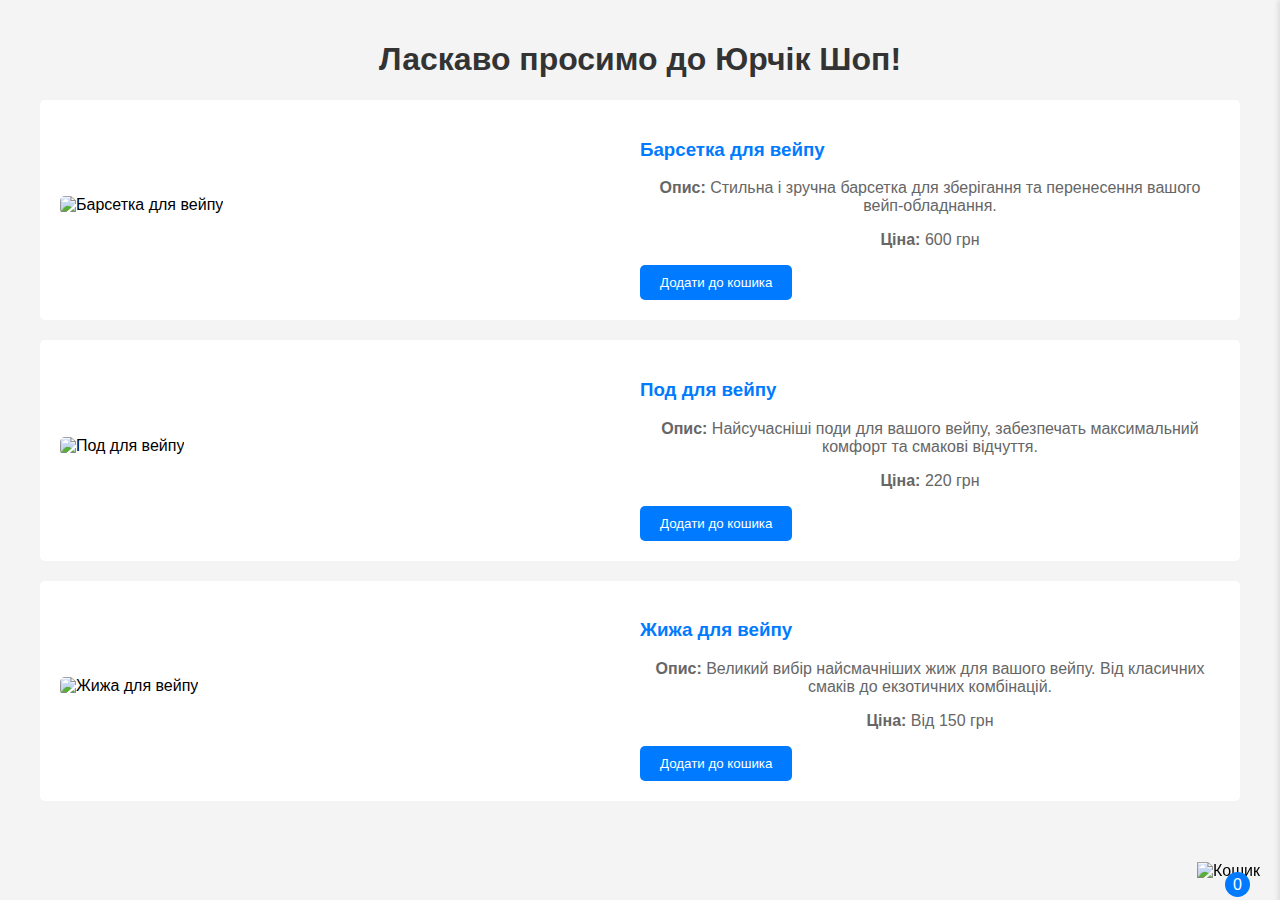
==== index.html @ a7ef9458 "Create index.html" ====
<!DOCTYPE html>
<html lang="uk">
<head>
    <meta charset="UTF-8">
    <meta name="viewport" content="width=device-width, initial-scale=1.0">
    <title>Юрчік Шоп - магазин вейп-товарів</title>
    <style>
        body {
            font-family: Arial, sans-serif;
            margin: 0;
            padding: 0;
            background-color: #f4f4f4;
            position: relative;
        }

        .container {
            max-width: 1200px;
            margin: 0 auto;
            padding: 20px;
            position: relative;
        }

        h1 {
            text-align: center;
            color: #333;
        }

        .product {
            background-color: #fff;
            border-radius: 5px;
            padding: 20px;
            margin-bottom: 20px;
            display: flex;
            flex-direction: column;
            align-items: center;
        }

        .product img {
            max-width: 100%;
            margin-bottom: 10px;
            border-radius: 5px;
        }

        .product h3 {
            color: #007bff;
        }

        .product p {
            color: #666;
            text-align: center;
        }

        .product button {
            background-color: #007bff;
            color: #fff;
            border: none;
            padding: 10px 20px;
            border-radius: 5px;
            cursor: pointer;
        }

        .product button:hover {
            background-color: #0056b3;
        }

        .cart-menu {
            position: fixed;
            top: 0;
            right: 0;
            background-color: #fff;
            width: 100%;
            height: 100%;
            padding: 20px;
            box-shadow: -2px 0 5px rgba(0, 0, 0, 0.1);
            overflow-y: auto;
            transform: translateX(100%);
            transition: transform 0.3s ease-in-out;
        }

        .cart-menu.show {
            transform: translateX(0);
        }

        .cart-menu h2 {
            margin-top: 0;
        }

        .cart-menu ul {
            list-style: none;
            padding: 0;
        }

        .cart-menu li {
            margin-bottom: 20px;
        }

        .cart-menu img {
            max-width: 70px;
            border-radius: 5px;
        }

        .cart-icon {
            position: fixed;
            bottom: 20px;
            right: 20px;
            cursor: pointer;
        }

        .cart-icon img {
            width: 50px;
            height: 50px;
        }

        .cart-items {
            position: absolute;
            top: 10px;
            right: 10px;
            background-color: #007bff;
            color: #fff;
            border-radius: 50%;
            width: 25px;
            height: 25px;
            text-align: center;
            line-height: 25px;
            font-size: 16px;
        }

        .checkout-button {
            display: block;
            background-color: #28a745;
            color: #fff;
            border: none;
            padding: 10px 20px;
            border-radius: 5px;
            cursor: pointer;
            margin-top: 20px;
        }

        .checkout-button:hover {
            background-color: #218838;
        }

        @media only screen and (min-width: 600px) {
            .product {
                flex-direction: row;
                justify-content: space-between;
                align-items: center;
            }

            .product img {
                max-width: 40%;
            }

            .product div {
                width: 50%;
            }
        }
    </style>
</head>
<body>

<div class="container">

    <h1>Ласкаво просимо до Юрчік Шоп!</h1>

    <div class="product">
        <img src="barsetka.jpg" alt="Барсетка для вейпу">
        <div>
            <h3>Барсетка для вейпу</h3>
            <p><strong>Опис:</strong> Стильна і зручна барсетка для зберігання та перенесення вашого вейп-обладнання.</p>
            <p><strong>Ціна:</strong> 600 грн</p>
            <button onclick="addToCart('Барсетка для вейпу', 600, 'barsetka.jpg')">Додати до кошика</button>
        </div>
    </div>

    <div class="product">
        <img src="pod.jpg" alt="Под для вейпу">
        <div>
            <h3>Под для вейпу</h3>
            <p><strong>Опис:</strong> Найсучасніші поди для вашого вейпу, забезпечать максимальний комфорт та смакові відчуття.</p>
            <p><strong>Ціна:</strong> 220 грн</p>
            <button onclick="addToCart('Под для вейпу', 220, 'pod.jpg')">Додати до кошика</button>
        </div>
    </div>

    <div class="product">
        <img src="zhyzha.jpg" alt="Жижа для вейпу">
        <div>
            <h3>Жижа для вейпу</h3>
            <p><strong>Опис:</strong> Великий вибір найсмачніших жиж для вашого вейпу. Від класичних смаків до екзотичних комбінацій.</p>
            <p><strong>Ціна:</strong> Від 150 грн</p>
            <button onclick="addToCart('Жижа для вейпу', 150, 'zhyzha.jpg')">Додати до кошика</button>
        </div>
    </div>

</div>

<div class="cart-menu" id="cartMenu">
    <h2>Кошик</h2>
    <ul id="cartItemList"></ul>
    <p id="totalPrice">Загальна вартість: 0 грн</p>
    <button class="checkout-button" onclick="checkout()">Перейти до оплати</button>
</div>

<div class="cart-icon" onclick="toggleCartMenu()">
    <img src="cart.png" alt="Кошик">
    <div class="cart-items" id="cartItems">0</div>
</div>

<script>
    var cart = [];

    function addToCart(productName, price, imgSrc) {
        cart.push({name: productName, price: price, image: imgSrc});
        updateCart();
    }

    function updateCart() {
        var cartItems = document.getElementById('cartItems');
        var cartItemList = document.getElementById('cartItemList');
        var totalPrice = document.getElementById('totalPrice');
        var total = 0;

        cartItems.innerText = cart.length;
        cartItemList.innerHTML = '';

        cart.forEach(function(item) {
            var listItem = document.createElement('li');
            listItem.innerHTML = '<img src="' + item.image + '" alt="' + item.name + '"> ' + item.name + ' - ' + item.price + ' грн';
            cartItemList.appendChild(listItem);
            total += item.price;
        });

        totalPrice.innerText = 'Загальна вартість: ' + total + ' грн';
    }

    function toggleCartMenu() {
        var cartMenu = document.getElementById('cartMenu');
        cartMenu.classList.toggle('show');
    }

    function checkout() {
        // Додайте ваш код для обробки оплати тут
        alert('Переходите до оплати!');
    }
</script>

</body>
</html>
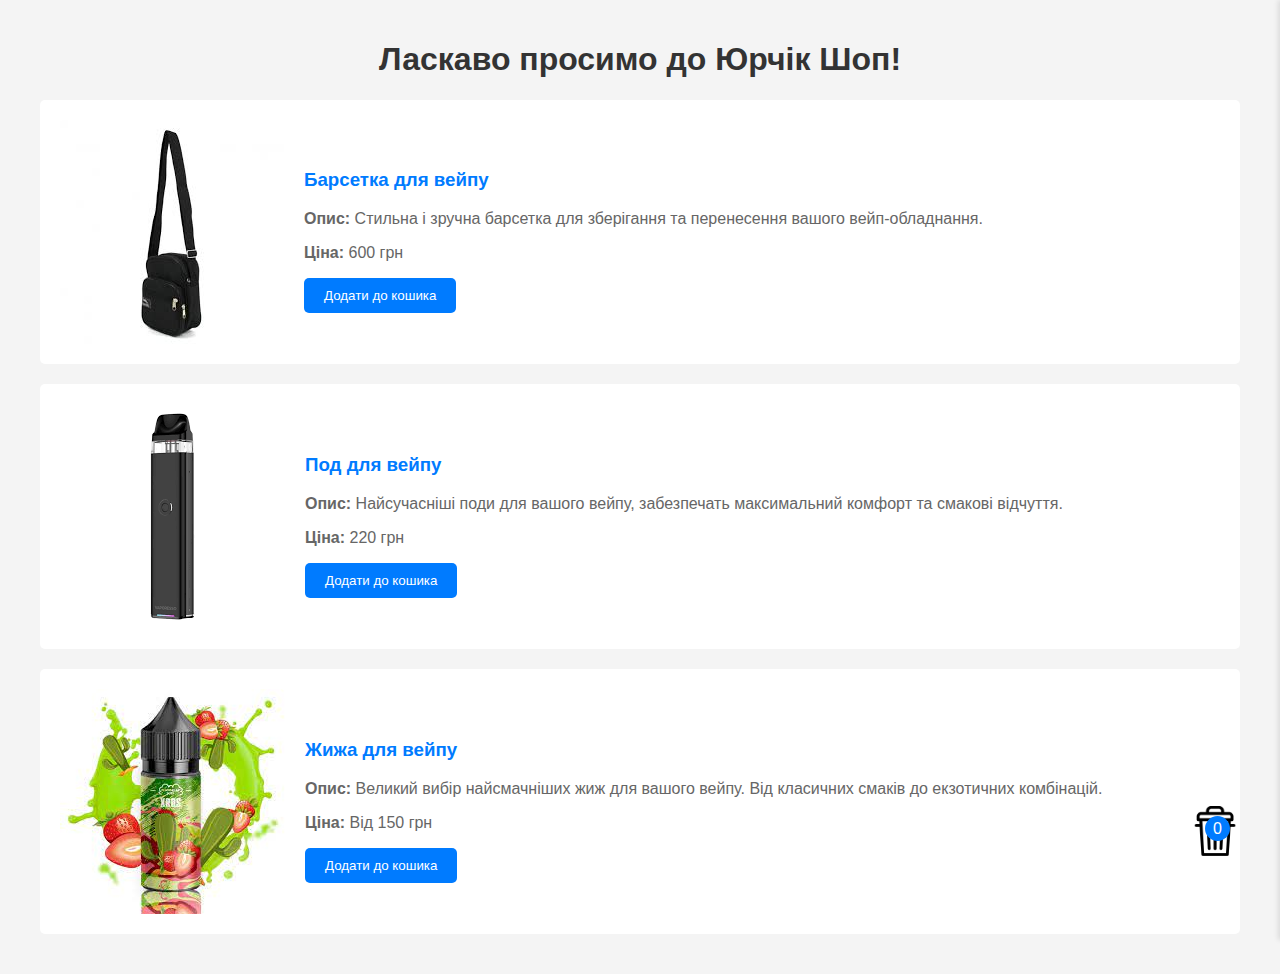
==== commit 8b719a41: "Update index.html" ====
--- a/index.html
+++ b/index.html
@@ -31,13 +31,12 @@
             padding: 20px;
             margin-bottom: 20px;
             display: flex;
-            flex-direction: column;
             align-items: center;
         }
 
         .product img {
-            max-width: 100%;
-            margin-bottom: 10px;
+            max-width: 60%;
+            margin-right: 20px;
             border-radius: 5px;
         }
 
@@ -47,7 +46,6 @@
 
         .product p {
             color: #666;
-            text-align: center;
         }
 
         .product button {
@@ -68,7 +66,7 @@
             top: 0;
             right: 0;
             background-color: #fff;
-            width: 100%;
+            width: 300px;
             height: 100%;
             padding: 20px;
             box-shadow: -2px 0 5px rgba(0, 0, 0, 0.1);
@@ -101,8 +99,8 @@
 
         .cart-icon {
             position: fixed;
-            bottom: 20px;
-            right: 20px;
+            bottom: 40px;
+            right: 40px;
             cursor: pointer;
         }
 
@@ -139,22 +137,6 @@
         .checkout-button:hover {
             background-color: #218838;
         }
-
-        @media only screen and (min-width: 600px) {
-            .product {
-                flex-direction: row;
-                justify-content: space-between;
-                align-items: center;
-            }
-
-            .product img {
-                max-width: 40%;
-            }
-
-            .product div {
-                width: 50%;
-            }
-        }
     </style>
 </head>
 <body>
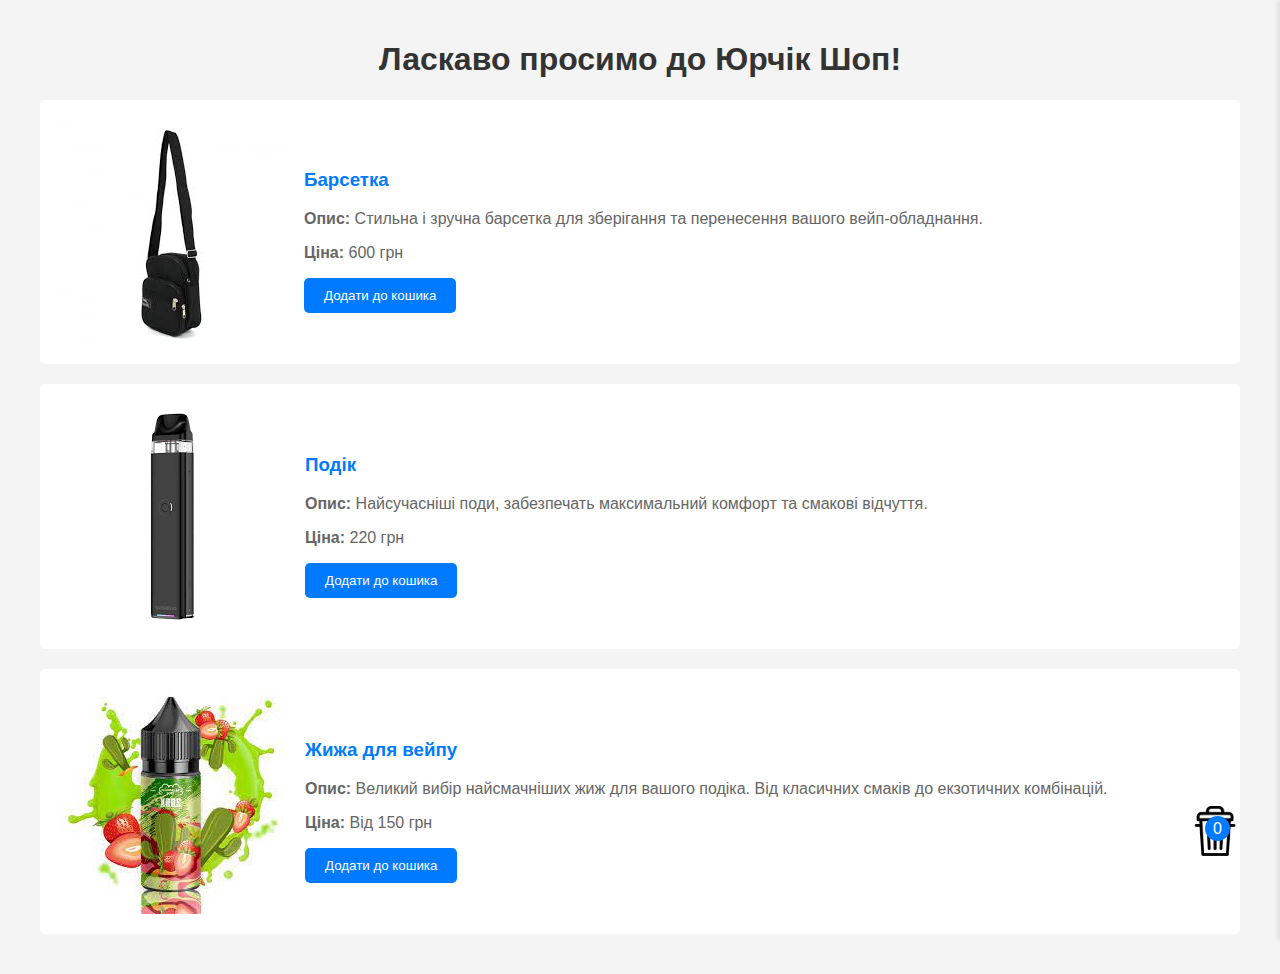
==== commit 7e872ef0: "Add files via upload" ====
--- a/index.html
+++ b/index.html
@@ -1,231 +1,169 @@
-<!DOCTYPE html>
-<html lang="uk">
-<head>
-    <meta charset="UTF-8">
-    <meta name="viewport" content="width=device-width, initial-scale=1.0">
-    <title>Юрчік Шоп - магазин вейп-товарів</title>
-    <style>
-        body {
-            font-family: Arial, sans-serif;
-            margin: 0;
-            padding: 0;
-            background-color: #f4f4f4;
-            position: relative;
-        }
-
-        .container {
-            max-width: 1200px;
-            margin: 0 auto;
-            padding: 20px;
-            position: relative;
-        }
-
-        h1 {
-            text-align: center;
-            color: #333;
-        }
-
-        .product {
-            background-color: #fff;
-            border-radius: 5px;
-            padding: 20px;
-            margin-bottom: 20px;
-            display: flex;
-            align-items: center;
-        }
-
-        .product img {
-            max-width: 60%;
-            margin-right: 20px;
-            border-radius: 5px;
-        }
-
-        .product h3 {
-            color: #007bff;
-        }
-
-        .product p {
-            color: #666;
-        }
-
-        .product button {
-            background-color: #007bff;
-            color: #fff;
-            border: none;
-            padding: 10px 20px;
-            border-radius: 5px;
-            cursor: pointer;
-        }
-
-        .product button:hover {
-            background-color: #0056b3;
-        }
-
-        .cart-menu {
-            position: fixed;
-            top: 0;
-            right: 0;
-            background-color: #fff;
-            width: 300px;
-            height: 100%;
-            padding: 20px;
-            box-shadow: -2px 0 5px rgba(0, 0, 0, 0.1);
-            overflow-y: auto;
-            transform: translateX(100%);
-            transition: transform 0.3s ease-in-out;
-        }
-
-        .cart-menu.show {
-            transform: translateX(0);
-        }
-
-        .cart-menu h2 {
-            margin-top: 0;
-        }
-
-        .cart-menu ul {
-            list-style: none;
-            padding: 0;
-        }
-
-        .cart-menu li {
-            margin-bottom: 20px;
-        }
-
-        .cart-menu img {
-            max-width: 70px;
-            border-radius: 5px;
-        }
-
-        .cart-icon {
-            position: fixed;
-            bottom: 40px;
-            right: 40px;
-            cursor: pointer;
-        }
-
-        .cart-icon img {
-            width: 50px;
-            height: 50px;
-        }
-
-        .cart-items {
-            position: absolute;
-            top: 10px;
-            right: 10px;
-            background-color: #007bff;
-            color: #fff;
-            border-radius: 50%;
-            width: 25px;
-            height: 25px;
-            text-align: center;
-            line-height: 25px;
-            font-size: 16px;
-        }
-
-        .checkout-button {
-            display: block;
-            background-color: #28a745;
-            color: #fff;
-            border: none;
-            padding: 10px 20px;
-            border-radius: 5px;
-            cursor: pointer;
-            margin-top: 20px;
-        }
-
-        .checkout-button:hover {
-            background-color: #218838;
-        }
-    </style>
-</head>
-<body>
-
-<div class="container">
-
-    <h1>Ласкаво просимо до Юрчік Шоп!</h1>
-
-    <div class="product">
-        <img src="barsetka.jpg" alt="Барсетка для вейпу">
-        <div>
-            <h3>Барсетка для вейпу</h3>
-            <p><strong>Опис:</strong> Стильна і зручна барсетка для зберігання та перенесення вашого вейп-обладнання.</p>
-            <p><strong>Ціна:</strong> 600 грн</p>
-            <button onclick="addToCart('Барсетка для вейпу', 600, 'barsetka.jpg')">Додати до кошика</button>
-        </div>
-    </div>
-
-    <div class="product">
-        <img src="pod.jpg" alt="Под для вейпу">
-        <div>
-            <h3>Под для вейпу</h3>
-            <p><strong>Опис:</strong> Найсучасніші поди для вашого вейпу, забезпечать максимальний комфорт та смакові відчуття.</p>
-            <p><strong>Ціна:</strong> 220 грн</p>
-            <button onclick="addToCart('Под для вейпу', 220, 'pod.jpg')">Додати до кошика</button>
-        </div>
-    </div>
-
-    <div class="product">
-        <img src="zhyzha.jpg" alt="Жижа для вейпу">
-        <div>
-            <h3>Жижа для вейпу</h3>
-            <p><strong>Опис:</strong> Великий вибір найсмачніших жиж для вашого вейпу. Від класичних смаків до екзотичних комбінацій.</p>
-            <p><strong>Ціна:</strong> Від 150 грн</p>
-            <button onclick="addToCart('Жижа для вейпу', 150, 'zhyzha.jpg')">Додати до кошика</button>
-        </div>
-    </div>
-
-</div>
-
-<div class="cart-menu" id="cartMenu">
-    <h2>Кошик</h2>
-    <ul id="cartItemList"></ul>
-    <p id="totalPrice">Загальна вартість: 0 грн</p>
-    <button class="checkout-button" onclick="checkout()">Перейти до оплати</button>
-</div>
-
-<div class="cart-icon" onclick="toggleCartMenu()">
-    <img src="cart.png" alt="Кошик">
-    <div class="cart-items" id="cartItems">0</div>
-</div>
-
-<script>
-    var cart = [];
-
-    function addToCart(productName, price, imgSrc) {
-        cart.push({name: productName, price: price, image: imgSrc});
-        updateCart();
-    }
-
-    function updateCart() {
-        var cartItems = document.getElementById('cartItems');
-        var cartItemList = document.getElementById('cartItemList');
-        var totalPrice = document.getElementById('totalPrice');
-        var total = 0;
-
-        cartItems.innerText = cart.length;
-        cartItemList.innerHTML = '';
-
-        cart.forEach(function(item) {
-            var listItem = document.createElement('li');
-            listItem.innerHTML = '<img src="' + item.image + '" alt="' + item.name + '"> ' + item.name + ' - ' + item.price + ' грн';
-            cartItemList.appendChild(listItem);
-            total += item.price;
-        });
-
-        totalPrice.innerText = 'Загальна вартість: ' + total + ' грн';
-    }
-
-    function toggleCartMenu() {
-        var cartMenu = document.getElementById('cartMenu');
-        cartMenu.classList.toggle('show');
-    }
-
-    function checkout() {
-        // Додайте ваш код для обробки оплати тут
-        alert('Переходите до оплати!');
-    }
-</script>
-
-</body>
-</html>
+<!DOCTYPE html>
+<html lang="uk">
+<head>
+    <meta charset="UTF-8">
+    <meta name="viewport" content="width=device-width, initial-scale=1.0">
+    <title>Юрчік Шоп - магазин вейп-товарів</title>
+    <link rel="stylesheet" href="styles.css">
+</head>
+<body>
+
+<div class="container">
+
+    <h1>Ласкаво просимо до Юрчік Шоп!</h1>
+
+    <div class="product">
+        <img src="barsetka.jpg" alt="Барсетка">
+        <div>
+            <h3>Барсетка</h3>
+            <p><strong>Опис:</strong> Стильна і зручна барсетка для зберігання та перенесення вашого вейп-обладнання.</p>
+            <p><strong>Ціна:</strong> 600 грн</p>
+            <button onclick="addToCart('Барсетка', 600, 'barsetka.jpg')">Додати до кошика</button>
+        </div>
+    </div>
+
+    <div class="product">
+        <img src="pod.jpg" alt="Подік">
+        <div>
+            <h3>Подік</h3>
+            <p><strong>Опис:</strong> Найсучасніші поди, забезпечать максимальний комфорт та смакові відчуття.</p>
+            <p><strong>Ціна:</strong> 220 грн</p>
+            <button onclick="addToCart('Подік', 220, 'pod.jpg')">Додати до кошика</button>
+        </div>
+    </div>
+
+    <div class="product">
+        <img src="zhyzha.jpg" alt="Жижа для подіка">
+        <div>
+            <h3>Жижа для вейпу</h3>
+            <p><strong>Опис:</strong> Великий вибір найсмачніших жиж для вашого подіка. Від класичних смаків до екзотичних комбінацій.</p>
+            <p><strong>Ціна:</strong> Від 150 грн</p>
+            <button onclick="addToCart('Жижа для подіка', 150, 'zhyzha.jpg')">Додати до кошика</button>
+        </div>
+    </div>
+
+</div>
+
+<div class="cart-menu" id="cartMenu">
+    <h2>Кошик</h2>
+    <ul id="cartItemList"></ul>
+    <p id="totalPrice">Загальна вартість: 0 грн</p>
+    <button class="checkout-button" onclick="showPaymentMenu()">Перейти до оплати</button>
+
+    <div id="paymentMenu" class="modal" style="display: none;">
+        <div class="modal-content">
+            <span class="close" onclick="closePaymentMenu()">&times;</span>
+            <h2>Меню покупки</h2>
+            <form id="paymentForm" onsubmit="return makePayment()">
+                <label for="fullName">Ваше Ім'я та прізвище:</label>
+                <input type="text" id="fullName" required>
+                <label for="phoneNumber">Номер телефону:</label>
+                <input type="tel" id="phoneNumber" required>
+                <label for="postOffice">В яке відділення нової пошти доставляти?</label>
+                <input type="text" id="postOffice" required>
+                <button type="submit">Оплатити</button>
+            </form>
+        </div>
+    </div>
+</div>
+
+<div class="cart-icon" onclick="toggleCartMenu()">
+    <img src="cart.png" alt="Кошик">
+    <div class="cart-items" id="cartItems">0</div>
+</div>
+
+<div id="paymentInstructions" style="display: none;">
+    <img src="loading.gif" alt="Завантаження">
+    <p>Чекаємо завершення оплати...</p>
+    <p id="timer">5:00</p>
+</div>
+
+<script>
+    // Ваш JavaScript-код
+    var cart = [];
+
+    function addToCart(productName, price, imgSrc) {
+        cart.push({name: productName, price: price, image: imgSrc});
+        updateCart();
+    }
+
+    function removeFromCart(index) {
+        cart.splice(index, 1);
+        updateCart();
+    }
+
+    function updateCart() {
+        var cartItems = document.getElementById('cartItems');
+        var cartItemList = document.getElementById('cartItemList');
+        var totalPrice = document.getElementById('totalPrice');
+        var total = 0;
+
+        cartItems.innerText = cart.length;
+        cartItemList.innerHTML = '';
+
+        cart.forEach(function(item, index) {
+            var listItem = document.createElement('li');
+            listItem.innerHTML = `
+                <img src="${item.image}" alt="${item.name}">
+                ${item.name} - ${item.price} грн
+                <button class="delete-button" onclick="removeFromCart(${index})">Видалити з кошика</button>
+            `;
+            cartItemList.appendChild(listItem);
+            total += item.price;
+        });
+
+        totalPrice.innerText = 'Загальна вартість: ' + total + ' грн';
+    }
+
+    function toggleCartMenu() {
+        var cartMenu = document.getElementById('cartMenu');
+        cartMenu.classList.toggle('show');
+    }
+
+    function showPaymentMenu() {
+        var paymentMenu = document.getElementById('paymentMenu');
+        paymentMenu.style.display = 'block';
+    }
+
+    function closePaymentMenu() {
+        var paymentMenu = document.getElementById('paymentMenu');
+        paymentMenu.style.display = 'none';
+    }
+
+    function makePayment() {
+        var fullName = document.getElementById('fullName').value;
+        var phoneNumber = document.getElementById('phoneNumber').value;
+        var postOffice = document.getElementById('postOffice').value;
+
+        // Redirect to pay.html after entering postOffice
+        if (postOffice !== '') {
+            window.location.href = 'pay.html';
+        } else {
+            // Отримання загальної суми до оплати
+            var totalPayment = 0;
+            cart.forEach(function(item) {
+                totalPayment += item.price;
+            });
+
+            // Формування повідомлення про оплату
+            var paymentMessage = `Переведіть кошти на карту 5169755904345390. Сума до оплати: ${totalPayment.toFixed(2)} грн`;
+
+            // Отримання елемента для відображення інструкцій оплати
+            var paymentInstructions = document.getElementById('paymentInstructions');
+
+            // Відображення інструкцій оплати
+            paymentInstructions.style.display = 'block';
+            paymentInstructions.innerHTML = `
+                <img src="loading.gif" alt="Завантаження">
+                <p>${paymentMessage}</p>
+                <p>Чекаємо завершення оплати...</p>
+                <p id="timer">5:00</p>
+            `;
+        }
+
+        // Заборона відправки форми
+        return false;
+    }
+</script>
+</body>
+</html>
--- a/styles.css
+++ b/styles.css
@@ -0,0 +1,236 @@
+body {
+    font-family: Arial, sans-serif;
+    margin: 0;
+    padding: 0;
+    background-color: #f4f4f4;
+    position: relative;
+}
+
+.container {
+    max-width: 1200px;
+    margin: 0 auto;
+    padding: 20px;
+    position: relative;
+}
+
+h1 {
+    text-align: center;
+    color: #333;
+}
+
+.product {
+    background-color: #fff;
+    border-radius: 5px;
+    padding: 20px;
+    margin-bottom: 20px;
+    display: flex;
+    align-items: center;
+}
+
+.product img {
+    max-width: 60%;
+    margin-right: 20px;
+    border-radius: 5px;
+}
+
+.product h3 {
+    color: #007bff;
+}
+
+.product p {
+    color: #666;
+}
+
+.product button {
+    background-color: #007bff;
+    color: #fff;
+    border: none;
+    padding: 10px 20px;
+    border-radius: 5px;
+    cursor: pointer;
+}
+
+.product button:hover {
+    background-color: #0056b3;
+}
+
+.cart-menu {
+    position: fixed;
+    top: 0;
+    right: 0;
+    background-color: #fff;
+    width: 300px;
+    height: 100%;
+    padding: 20px;
+    box-shadow: -2px 0 5px rgba(0, 0, 0, 0.1);
+    overflow-y: auto;
+    transform: translateX(100%);
+    transition: transform 0.3s ease-in-out;
+}
+
+.cart-menu.show {
+    transform: translateX(0);
+}
+
+.cart-menu h2 {
+    margin-top: 0;
+}
+
+.cart-menu ul {
+    list-style: none;
+    padding: 0;
+}
+
+.cart-menu li {
+    margin-bottom: 20px;
+}
+
+.cart-menu img {
+    max-width: 70px;
+    border-radius: 5px;
+}
+
+.cart-icon {
+    position: fixed;
+    bottom: 40px;
+    right: 40px;
+    cursor: pointer;
+}
+
+.cart-icon img {
+    width: 50px;
+    height: 50px;
+}
+
+.cart-items {
+    position: absolute;
+    top: 10px;
+    right: 10px;
+    background-color: #007bff;
+    color: #fff;
+    border-radius: 50%;
+    width: 25px;
+    height: 25px;
+    text-align: center;
+    line-height: 25px;
+    font-size: 16px;
+}
+
+.checkout-button {
+    display: block;
+    background-color: #28a745;
+    color: #fff;
+    border: none;
+    padding: 10px 20px;
+    border-radius: 5px;
+    cursor: pointer;
+    margin-top: 20px;
+}
+
+.checkout-button:hover {
+    background-color: #218838;
+}
+
+/* Стилі для кнопки "Видалити з кошика" */
+.product button.delete-button {
+    background-color: #dc3545;
+    color: #fff;
+    border: none;
+    padding: 8px 16px;
+    border-radius: 5px;
+    cursor: pointer;
+    transition: background-color 0.3s ease;
+    position: relative; /* Додаємо позиціонування */
+}
+
+.product button.delete-button:hover {
+    background-color: #c82333;
+}
+
+/* Стилі для лінії КСС */
+.product button.delete-button:before,
+.product button.delete-button:after {
+    content: '';
+    position: absolute;
+    top: 50%;
+    left: 50%;
+    width: 2px;
+    height: 10px;
+    background-color: #fff;
+    transform: translate(-50%, -50%);
+    transition: transform 0.3s ease; /* Додаємо анімацію */
+}
+
+.product button.delete-button:before {
+    transform: translate(-50%, -50%) rotate(45deg);
+}
+
+.product button.delete-button:after {
+    transform: translate(-50%, -50%) rotate(-45deg);
+}
+
+/* Додамо анімацію зникаючої лінії */
+.product button.delete-button:hover:before,
+.product button.delete-button:hover:after {
+    width: 0;
+}
+
+/* Стилі для модального вікна */
+.modal {
+    display: none; /* Початково ховаємо модальне вікно */
+    position: fixed; /* Фіксована позиція */
+    z-index: 1; /* Поверх усіх елементів */
+    left: 0;
+    top: 0;
+    width: 100%;
+    height: 100%;
+    overflow: auto; /* Дозволяє прокрутку, якщо контент перевищує вікно */
+    background-color: rgba(0,0,0,0.4); /* Непрозоре чорне фонове крапання */
+    padding-top: 100px; /* Відступ від верхнього краю */
+}
+
+.modal-content {
+    background-color: #fefefe;
+    margin: auto;
+    padding: 20px;
+    border: 1px solid #888;
+    width: 80%;
+    border-radius: 5px;
+}
+
+.modal-content input,
+.modal-content select {
+    width: 100%;
+    padding: 8px;
+    border-radius: 5px;
+    border: 1px solid #ccc;
+    margin-bottom: 10px;
+}
+
+.modal-content button {
+    background-color: #007bff;
+    color: #fff;
+    border: none;
+    padding: 10px 20px;
+    border-radius: 5px;
+    cursor: pointer;
+}
+
+.modal-content button:hover {
+    background-color: #0056b3;
+}
+
+/* Закриваюча кнопка для модального вікна */
+.close {
+    color: #aaa;
+    float: right;
+    font-size: 28px;
+    font-weight: bold;
+}
+
+.close:hover,
+.close:focus {
+    color: black;
+    text-decoration: none;
+    cursor: pointer;
+}